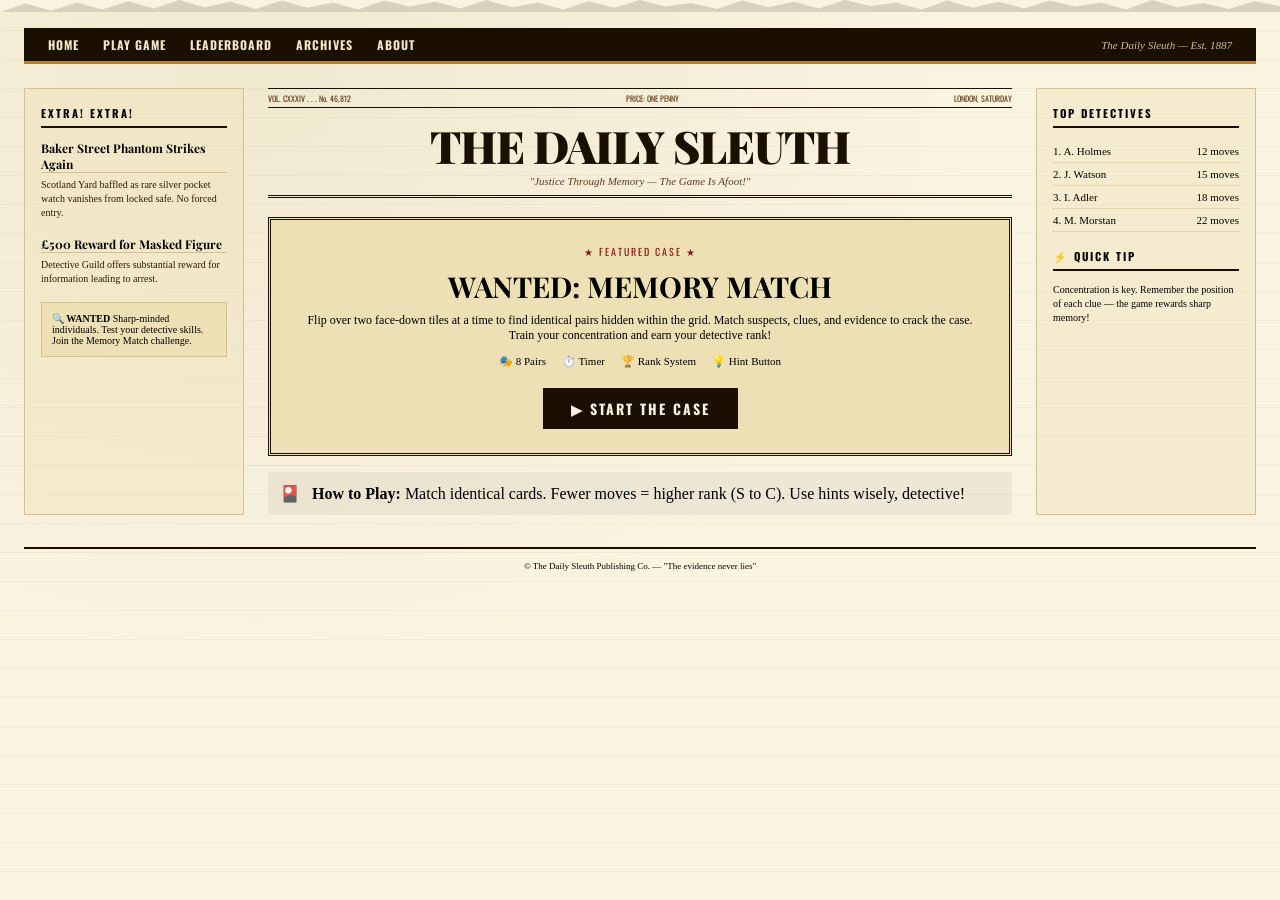
==== index.html @ 103038b7 "updated files" ====
<!DOCTYPE html>
<html lang="en">
<head>
    <meta charset="UTF-8">
    <meta name="viewport" content="width=device-width, initial-scale=1.0, user-scalable=yes">
    <title>Daily Sleuth Portal | Detective Memory Match</title>
    <link rel="preconnect" href="https://fonts.googleapis.com">
    <link href="https://fonts.googleapis.com/css2?family=Playfair+Display:wght@400;700;900&family=IM+Fell+English&family=Oswald:wght@400;500;700&display=swap" rel="stylesheet">
    <link rel="stylesheet" href="css/style.css">
</head>
<body>
    <div class="torn-edge-top"></div>
    
    <div class="portal-container">
        <!-- Navigation -->
        <div class="nav-bar">
            <div class="nav-links">
                <a href="index.html">Home</a>
                <a href="game.html">Play Game</a>
                <a href="#">Leaderboard</a>
                <a href="#">Archives</a>
                <a href="#">About</a>
            </div>
            <div class="nav-date">The Daily Sleuth — Est. 1887</div>
        </div>

        <!-- Main Content -->
        <div class="portal-layout">
            <!-- Left Column - News -->
            <div class="portal-sidebar">
                <div class="sidebar-title">EXTRA! EXTRA!</div>
                <div class="news-item">
                    <div class="news-headline">Baker Street Phantom Strikes Again</div>
                    <div class="news-text">Scotland Yard baffled as rare silver pocket watch vanishes from locked safe. No forced entry.</div>
                </div>
                <div class="news-item">
                    <div class="news-headline">£500 Reward for Masked Figure</div>
                    <div class="news-text">Detective Guild offers substantial reward for information leading to arrest.</div>
                </div>
                <div class="classified-box">
                    <strong>🔍 WANTED</strong>
                    Sharp-minded individuals. Test your detective skills. Join the Memory Match challenge.
                </div>
            </div>

            <!-- Center - Hero & Game Card -->
            <div class="portal-center">
                <div class="masthead">
                    <div class="edition-row">
                        <span>VOL. CXXXIV . . . No. 46,812</span>
                        <span>PRICE: ONE PENNY</span>
                        <span>LONDON, SATURDAY</span>
                    </div>
                    <h1 class="logo">THE DAILY SLEUTH</h1>
                    <p class="strapline">"Justice Through Memory — The Game Is Afoot!"</p>
                </div>

                <div class="game-promo-card">
                    <div class="promo-badge">★ FEATURED CASE ★</div>
                    <h2 class="promo-title">WANTED: MEMORY MATCH</h2>
                    <p class="promo-desc">Flip over two face-down tiles at a time to find identical pairs hidden within the grid. Match suspects, clues, and evidence to crack the case. Train your concentration and earn your detective rank!</p>
                    <div class="feature-list">
                        <span>🎭 8 Pairs</span>
                        <span>⏱️ Timer</span>
                        <span>🏆 Rank System</span>
                        <span>💡 Hint Button</span>
                    </div>
                    <a href="game.html" class="play-btn">▶ START THE CASE</a>
                </div>

                <div class="howto-row">
                    <div class="howto-icon">🎴</div>
                    <div class="howto-text"><strong>How to Play:</strong> Match identical cards. Fewer moves = higher rank (S to C). Use hints wisely, detective!</div>
                </div>
            </div>

            <!-- Right Column - Leaderboard Preview -->
            <div class="portal-sidebar">
                <div class="sidebar-title">TOP DETECTIVES</div>
                <div class="leaderboard-preview">
                    <div class="leader-entry"><span>1. A. Holmes</span><span>12 moves</span></div>
                    <div class="leader-entry"><span>2. J. Watson</span><span>15 moves</span></div>
                    <div class="leader-entry"><span>3. I. Adler</span><span>18 moves</span></div>
                    <div class="leader-entry"><span>4. M. Morstan</span><span>22 moves</span></div>
                </div>
                <div class="sidebar-title mt-2">⚡ QUICK TIP</div>
                <div class="tip-text">Concentration is key. Remember the position of each clue — the game rewards sharp memory!</div>
            </div>
        </div>

        <div class="portal-footer">
            <span>© The Daily Sleuth Publishing Co. — "The evidence never lies"</span>
        </div>
    </div>
</body>
</html>
---- css/style.css ----
/* ============================================
   THE DAILY SLEUTH - VINTAGE DETECTIVE THEME
   External CSS - No inline styles
============================================ */

:root {
    --ink: #1a0f00;
    --ink2: #2d1a00;
    --parchment: #f5e6c8;
    --parchment2: #ede0b5;
    --parchment3: #d4c090;
    --cream: #faf3e0;
    --brown: #5c3d1a;
    --gold: #b8860b;
    --stamp-red: #8b1a1a;
    --card-back: #e8d5a3;
}

* {
    margin: 0;
    padding: 0;
    box-sizing: border-box;
}

body {
    background: var(--cream);
    background-image: radial-gradient(ellipse at 20% 10%, rgba(139,105,20,0.08) 0%, transparent 50%),
                      repeating-linear-gradient(0deg, transparent, transparent 28px, rgba(26,15,0,0.03) 28px, rgba(26,15,0,0.03) 29px);
    font-family: 'IM Fell English', serif;
    min-height: 100vh;
}

/* Torn Edge */
.torn-edge-top {
    width: 100%;
    height: 12px;
    background: var(--cream);
    position: relative;
}
.torn-edge-top::before {
    content: '';
    position: absolute;
    bottom: 0;
    left: 0;
    right: 0;
    height: 12px;
    background: var(--ink);
    clip-path: polygon(0 100%, 2% 30%, 4% 90%, 6% 20%, 8% 80%, 10% 10%, 12% 70%, 14% 0%, 16% 60%, 18% 15%, 20% 75%, 22% 5%, 24% 65%, 26% 20%, 28% 80%, 30% 5%, 32% 55%, 34% 15%, 36% 70%, 38% 0%, 40% 60%, 42% 20%, 44% 80%, 46% 10%, 48% 65%, 50% 0%, 52% 55%, 54% 25%, 56% 75%, 58% 5%, 60% 60%, 62% 15%, 64% 70%, 66% 0%, 68% 50%, 70% 20%, 72% 80%, 74% 5%, 76% 65%, 78% 15%, 80% 70%, 82% 5%, 84% 55%, 86% 20%, 88% 80%, 90% 0%, 92% 60%, 94% 25%, 96% 75%, 98% 10%, 100% 50%, 100% 100%);
    opacity: 0.15;
}

/* Navigation */
.nav-bar {
    background: var(--ink);
    display: flex;
    align-items: center;
    justify-content: space-between;
    padding: 8px 24px;
    border-bottom: 3px solid var(--gold);
    flex-wrap: wrap;
}
.nav-links {
    display: flex;
    gap: 24px;
}
.nav-links a {
    color: var(--parchment);
    font-family: 'Oswald', sans-serif;
    font-size: 12px;
    font-weight: 700;
    letter-spacing: 1px;
    text-transform: uppercase;
    text-decoration: none;
}
.nav-links a:hover { color: var(--gold); }
.nav-date {
    color: var(--parchment3);
    font-size: 11px;
    font-style: italic;
}

/* Portal Layout */
.portal-container {
    max-width: 1280px;
    margin: 0 auto;
    padding: 1rem 1.5rem 2rem;
}
.portal-layout {
    display: grid;
    grid-template-columns: 220px 1fr 220px;
    gap: 1.5rem;
    margin: 1.5rem 0;
}
.portal-sidebar {
    background: rgba(237, 224, 181, 0.4);
    padding: 1rem;
    border: 1px solid var(--parchment3);
}
.sidebar-title {
    font-family: 'Oswald', sans-serif;
    font-size: 11px;
    font-weight: 700;
    letter-spacing: 2px;
    text-transform: uppercase;
    border-bottom: 2px solid var(--ink);
    padding-bottom: 5px;
    margin-bottom: 12px;
}
.news-item {
    margin-bottom: 16px;
}
.news-headline {
    font-family: 'Playfair Display', serif;
    font-size: 12px;
    font-weight: 700;
    border-bottom: 0.5px solid var(--parchment3);
    margin-bottom: 5px;
}
.news-text {
    font-size: 10px;
    color: var(--ink2);
    line-height: 1.4;
}
.classified-box {
    background: var(--parchment2);
    border: 1px solid var(--parchment3);
    padding: 10px;
    font-size: 10px;
    margin-top: 12px;
}
.leaderboard-preview .leader-entry {
    display: flex;
    justify-content: space-between;
    font-size: 11px;
    padding: 5px 0;
    border-bottom: 0.5px dotted var(--parchment3);
}
.mt-2 { margin-top: 16px; }
.tip-text { font-size: 10px; line-height: 1.4; }

/* Masthead Portal */
.masthead {
    text-align: center;
    border-bottom: 3px double var(--ink);
    margin-bottom: 1.2rem;
    padding-bottom: 0.5rem;
}
.edition-row {
    display: flex;
    justify-content: space-between;
    font-size: 8px;
    font-family: 'Oswald', sans-serif;
    color: var(--brown);
    border-top: 1px solid var(--ink);
    border-bottom: 1px solid var(--ink);
    padding: 3px 0;
    margin-bottom: 8px;
}
.logo {
    font-family: 'Playfair Display', serif;
    font-size: 2.8rem;
    font-weight: 900;
    color: var(--ink);
    letter-spacing: -1px;
}
.strapline {
    font-style: italic;
    font-size: 11px;
    color: var(--brown);
}
.game-promo-card {
    background: var(--parchment2);
    border: 3px double var(--ink);
    padding: 1.5rem;
    text-align: center;
    margin: 1rem 0;
}
.promo-badge {
    font-family: 'Oswald', sans-serif;
    font-size: 10px;
    color: var(--stamp-red);
    letter-spacing: 2px;
}
.promo-title {
    font-family: 'Playfair Display', serif;
    font-size: 1.8rem;
    margin: 8px 0;
}
.promo-desc {
    font-size: 12px;
    margin-bottom: 12px;
}
.feature-list {
    display: flex;
    justify-content: center;
    gap: 16px;
    font-size: 11px;
    margin: 12px 0;
}
.play-btn {
    display: inline-block;
    background: var(--ink);
    color: var(--cream);
    font-family: 'Oswald', sans-serif;
    font-size: 14px;
    font-weight: 700;
    letter-spacing: 2px;
    text-transform: uppercase;
    padding: 10px 28px;
    text-decoration: none;
    border: none;
    cursor: pointer;
    margin-top: 8px;
}
.play-btn:hover {
    background: var(--brown);
    transform: translateY(-2px);
}
.howto-row {
    display: flex;
    align-items: center;
    gap: 12px;
    background: rgba(26,15,0,0.05);
    padding: 12px;
    margin-top: 16px;
}
.portal-footer {
    text-align: center;
    border-top: 2px solid var(--ink);
    padding: 12px;
    font-size: 9px;
    margin-top: 2rem;
}

/* ========== GAME PAGE STYLES ========== */
.game-container {
    max-width: 1200px;
    margin: 0 auto;
    padding: 0.5rem 1rem 1rem;
}
.game-layout {
    display: grid;
    grid-template-columns: 180px 1fr 180px;
    gap: 1rem;
    margin: 1rem 0;
}
.game-sidebar {
    background: rgba(237, 224, 181, 0.5);
    padding: 12px;
    border: 1px solid var(--parchment3);
}
.case-note {
    font-size: 10px;
    line-height: 1.4;
    margin-bottom: 12px;
}
.classified-mini {
    background: var(--parchment2);
    border-left: 3px solid var(--stamp-red);
    padding: 8px;
    font-size: 9px;
}
.rank-info div {
    font-size: 10px;
    padding: 4px 0;
}
.tip-mini {
    font-size: 9px;
    background: var(--parchment);
    padding: 8px;
    border-radius: 2px;
}
.game-main {
    background: var(--cream);
    border: 1px solid var(--parchment3);
}
.game-header {
    text-align: center;
    padding: 10px;
    border-bottom: 2px solid var(--ink);
}
.game-title {
    font-family: 'Playfair Display', serif;
    font-size: 1.5rem;
    font-weight: 900;
}
.game-sub {
    font-size: 10px;
    font-style: italic;
}
.score-panel {
    display: flex;
    justify-content: space-around;
    padding: 8px;
    background: var(--parchment2);
    border-bottom: 1px solid var(--parchment3);
}
.score-item {
    text-align: center;
}
.score-label {
    font-family: 'Oswald', sans-serif;
    font-size: 9px;
    font-weight: 700;
    letter-spacing: 1px;
    display: block;
}
.score-value {
    font-family: 'Playfair Display', serif;
    font-size: 18px;
    font-weight: 700;
}
.score-divider {
    width: 1px;
    background: var(--parchment3);
}
.game-buttons {
    display: flex;
    justify-content: center;
    gap: 8px;
    padding: 10px;
    flex-wrap: wrap;
}
.game-btn {
    background: var(--ink);
    color: var(--cream);
    border: 2px solid var(--ink);
    font-family: 'Oswald', sans-serif;
    font-size: 9px;
    font-weight: 700;
    letter-spacing: 1px;
    padding: 6px 12px;
    cursor: pointer;
}
.game-btn.outline {
    background: transparent;
    color: var(--ink);
}
.game-btn:hover {
    background: var(--brown);
    transform: translateY(-1px);
}
.game-grid {
    display: grid;
    grid-template-columns: repeat(4, 1fr);
    gap: 10px;
    padding: 16px;
}
.memory-card {
    aspect-ratio: 3 / 4;
    position: relative;
    cursor: pointer;
    transform-style: preserve-3d;
    transition: transform 0.4s cubic-bezier(0.4, 0, 0.2, 1);
}
.memory-card.flipped, .memory-card.matched {
    transform: rotateY(180deg);
}
.card-face {
    position: absolute;
    inset: 0;
    backface-visibility: hidden;
    border-radius: 4px;
}
.card-back {
    background: var(--card-back);
    border: 2px solid var(--ink);
    display: flex;
    align-items: center;
    justify-content: center;
}
.card-back::after {
    content: "?";
    font-family: 'Playfair Display', serif;
    font-size: 32px;
    font-weight: 900;
    color: var(--brown);
    opacity: 0.6;
}
.card-front {
    transform: rotateY(180deg);
    background: var(--cream);
    border: 2px solid var(--ink);
    display: flex;
    flex-direction: column;
    align-items: center;
    justify-content: center;
    padding: 8px;
}
.card-emoji {
    font-size: 32px;
}
.card-label {
    font-size: 9px;
    text-align: center;
    margin-top: 6px;
}
.game-footer {
    text-align: center;
    padding: 10px;
    border-top: 1px solid var(--parchment3);
    font-size: 8px;
    margin-top: 8px;
}
.modal-overlay {
    display: none;
    position: fixed;
    inset: 0;
    background: rgba(26,15,0,0.85);
    align-items: center;
    justify-content: center;
    z-index: 100;
}
.modal-overlay.visible { display: flex; }
.modal-paper {
    background: var(--cream);
    border: 4px double var(--ink);
    padding: 24px;
    text-align: center;
    max-width: 320px;
    width: 90%;
}
.modal-stamp {
    font-family: 'Oswald', sans-serif;
    color: var(--stamp-red);
    border: 2px solid var(--stamp-red);
    display: inline-block;
    padding: 4px 12px;
    font-size: 10px;
    margin-bottom: 12px;
}
.modal-headline {
    font-family: 'Playfair Display', serif;
    font-size: 28px;
    font-weight: 900;
}
.modal-stats {
    display: flex;
    justify-content: center;
    gap: 24px;
    margin: 16px 0;
    padding: 12px;
    border-top: 1px solid var(--parchment3);
    border-bottom: 1px solid var(--parchment3);
}
.modal-label {
    font-family: 'Oswald', sans-serif;
    font-size: 8px;
    display: block;
}
.modal-number {
    font-family: 'Playfair Display', serif;
    font-size: 24px;
    font-weight: 700;
}
.modal-buttons {
    display: flex;
    gap: 12px;
    justify-content: center;
    margin-top: 12px;
}
@media (max-width: 800px) {
    .portal-layout, .game-layout { grid-template-columns: 1fr; }
    .game-grid { grid-template-columns: repeat(2, 1fr); }
    .logo { font-size: 2rem; }
}
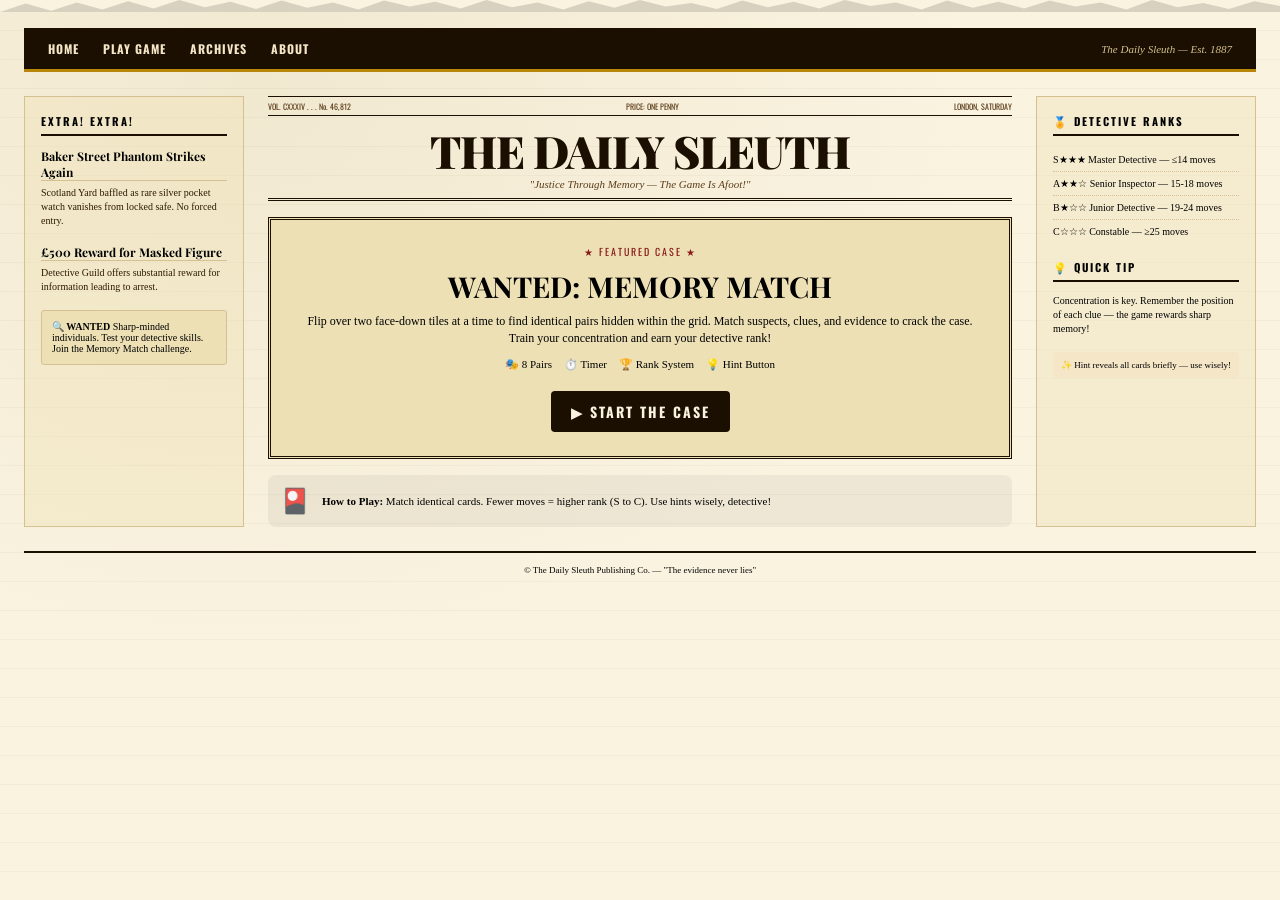
==== commit dc858339: "updated all files" ====
--- a/index.html
+++ b/index.html
@@ -4,6 +4,7 @@
     <meta charset="UTF-8">
     <meta name="viewport" content="width=device-width, initial-scale=1.0, user-scalable=yes">
     <title>Daily Sleuth Portal | Detective Memory Match</title>
+    <meta name="description" content="Test your detective skills with Memory Match - find matching pairs of clues and suspects in this vintage newspaper-themed game.">
     <link rel="preconnect" href="https://fonts.googleapis.com">
     <link href="https://fonts.googleapis.com/css2?family=Playfair+Display:wght@400;700;900&family=IM+Fell+English&family=Oswald:wght@400;500;700&display=swap" rel="stylesheet">
     <link rel="stylesheet" href="css/style.css">
@@ -17,7 +18,6 @@
             <div class="nav-links">
                 <a href="index.html">Home</a>
                 <a href="game.html">Play Game</a>
-                <a href="#">Leaderboard</a>
                 <a href="#">Archives</a>
                 <a href="#">About</a>
             </div>
@@ -74,17 +74,18 @@
                 </div>
             </div>
 
-            <!-- Right Column - Leaderboard Preview -->
+            <!-- Right Column - Rank System -->
             <div class="portal-sidebar">
-                <div class="sidebar-title">TOP DETECTIVES</div>
-                <div class="leaderboard-preview">
-                    <div class="leader-entry"><span>1. A. Holmes</span><span>12 moves</span></div>
-                    <div class="leader-entry"><span>2. J. Watson</span><span>15 moves</span></div>
-                    <div class="leader-entry"><span>3. I. Adler</span><span>18 moves</span></div>
-                    <div class="leader-entry"><span>4. M. Morstan</span><span>22 moves</span></div>
+                <div class="sidebar-title">🏅 DETECTIVE RANKS</div>
+                <div class="rank-info">
+                    <div>S★★★ Master Detective — ≤14 moves</div>
+                    <div>A★★☆ Senior Inspector — 15-18 moves</div>
+                    <div>B★☆☆ Junior Detective — 19-24 moves</div>
+                    <div>C☆☆☆ Constable — ≥25 moves</div>
                 </div>
-                <div class="sidebar-title mt-2">⚡ QUICK TIP</div>
+                <div class="sidebar-title mt-2">💡 QUICK TIP</div>
                 <div class="tip-text">Concentration is key. Remember the position of each clue — the game rewards sharp memory!</div>
+                <div class="tip-mini mt-2">✨ Hint reveals all cards briefly — use wisely!</div>
             </div>
         </div>
 
--- a/css/style.css
+++ b/css/style.css
@@ -1,6 +1,6 @@
 /* ============================================
    THE DAILY SLEUTH - VINTAGE DETECTIVE THEME
-   External CSS - No inline styles
+   Fully Responsive - Mobile First Design
 ============================================ */
 
 :root {
@@ -30,10 +30,10 @@
     min-height: 100vh;
 }
 
-/* Torn Edge */
+/* Torn Edge - Responsive */
 .torn-edge-top {
     width: 100%;
-    height: 12px;
+    height: clamp(8px, 2vw, 12px);
     background: var(--cream);
     position: relative;
 }
@@ -43,62 +43,107 @@
     bottom: 0;
     left: 0;
     right: 0;
-    height: 12px;
+    height: clamp(8px, 2vw, 12px);
     background: var(--ink);
     clip-path: polygon(0 100%, 2% 30%, 4% 90%, 6% 20%, 8% 80%, 10% 10%, 12% 70%, 14% 0%, 16% 60%, 18% 15%, 20% 75%, 22% 5%, 24% 65%, 26% 20%, 28% 80%, 30% 5%, 32% 55%, 34% 15%, 36% 70%, 38% 0%, 40% 60%, 42% 20%, 44% 80%, 46% 10%, 48% 65%, 50% 0%, 52% 55%, 54% 25%, 56% 75%, 58% 5%, 60% 60%, 62% 15%, 64% 70%, 66% 0%, 68% 50%, 70% 20%, 72% 80%, 74% 5%, 76% 65%, 78% 15%, 80% 70%, 82% 5%, 84% 55%, 86% 20%, 88% 80%, 90% 0%, 92% 60%, 94% 25%, 96% 75%, 98% 10%, 100% 50%, 100% 100%);
     opacity: 0.15;
 }
 
-/* Navigation */
+/* Navigation - Mobile First */
 .nav-bar {
     background: var(--ink);
     display: flex;
+    flex-direction: column;
     align-items: center;
-    justify-content: space-between;
-    padding: 8px 24px;
+    justify-content: center;
+    padding: 12px 16px;
     border-bottom: 3px solid var(--gold);
+    gap: 10px;
+}
+.nav-links {
+    display: flex;
     flex-wrap: wrap;
-}
-.nav-links {
-    display: flex;
-    gap: 24px;
+    justify-content: center;
+    gap: 16px;
 }
 .nav-links a {
     color: var(--parchment);
     font-family: 'Oswald', sans-serif;
-    font-size: 12px;
+    font-size: clamp(10px, 3vw, 12px);
     font-weight: 700;
     letter-spacing: 1px;
     text-transform: uppercase;
     text-decoration: none;
+    padding: 4px 0;
+    transition: color 0.2s;
 }
 .nav-links a:hover { color: var(--gold); }
 .nav-date {
     color: var(--parchment3);
-    font-size: 11px;
+    font-size: clamp(9px, 2.5vw, 11px);
     font-style: italic;
-}
-
-/* Portal Layout */
+    text-align: center;
+}
+
+/* Desktop Navigation */
+@media (min-width: 768px) {
+    .nav-bar {
+        flex-direction: row;
+        justify-content: space-between;
+        padding: 8px 24px;
+    }
+    .nav-links {
+        gap: 24px;
+    }
+}
+
+/* Portal Container */
 .portal-container {
     max-width: 1280px;
     margin: 0 auto;
-    padding: 1rem 1.5rem 2rem;
-}
+    padding: 1rem;
+}
+
+@media (min-width: 768px) {
+    .portal-container {
+        padding: 1rem 1.5rem 2rem;
+    }
+}
+
+/* Portal Layout - Mobile First */
 .portal-layout {
-    display: grid;
-    grid-template-columns: 220px 1fr 220px;
+    display: flex;
+    flex-direction: column;
     gap: 1.5rem;
-    margin: 1.5rem 0;
-}
+    margin: 1rem 0;
+}
+
+@media (min-width: 768px) {
+    .portal-layout {
+        display: grid;
+        grid-template-columns: 220px 1fr 220px;
+        gap: 1.5rem;
+        margin: 1.5rem 0;
+    }
+}
+
+/* Sidebars */
 .portal-sidebar {
     background: rgba(237, 224, 181, 0.4);
     padding: 1rem;
     border: 1px solid var(--parchment3);
-}
+    border-radius: 4px;
+}
+
+@media (min-width: 768px) {
+    .portal-sidebar {
+        border-radius: 0;
+    }
+}
+
 .sidebar-title {
     font-family: 'Oswald', sans-serif;
-    font-size: 11px;
+    font-size: clamp(10px, 3vw, 11px);
     font-weight: 700;
     letter-spacing: 2px;
     text-transform: uppercase;
@@ -106,18 +151,19 @@
     padding-bottom: 5px;
     margin-bottom: 12px;
 }
+
 .news-item {
     margin-bottom: 16px;
 }
 .news-headline {
     font-family: 'Playfair Display', serif;
-    font-size: 12px;
+    font-size: clamp(11px, 3vw, 12px);
     font-weight: 700;
     border-bottom: 0.5px solid var(--parchment3);
     margin-bottom: 5px;
 }
 .news-text {
-    font-size: 10px;
+    font-size: clamp(9px, 2.5vw, 10px);
     color: var(--ink2);
     line-height: 1.4;
 }
@@ -125,76 +171,101 @@
     background: var(--parchment2);
     border: 1px solid var(--parchment3);
     padding: 10px;
-    font-size: 10px;
+    font-size: clamp(9px, 2.5vw, 10px);
     margin-top: 12px;
-}
-.leaderboard-preview .leader-entry {
-    display: flex;
+    border-radius: 3px;
+}
+.rank-info div {
+    font-size: clamp(9px, 2.5vw, 10px);
+    padding: 6px 0;
+    border-bottom: 0.5px dotted var(--parchment3);
+}
+.rank-info div:last-child {
+    border-bottom: none;
+}
+.tip-text {
+    font-size: clamp(9px, 2.5vw, 10px);
+    line-height: 1.4;
+}
+.tip-mini {
+    font-size: clamp(8px, 2vw, 9px);
+    background: var(--parchment);
+    padding: 8px;
+    border-radius: 4px;
+}
+.mt-2 { margin-top: 16px; }
+
+/* Masthead */
+.masthead {
+    text-align: center;
+    border-bottom: 3px double var(--ink);
+    margin-bottom: 1rem;
+    padding-bottom: 0.5rem;
+}
+.edition-row {
+    display: flex;
+    flex-wrap: wrap;
     justify-content: space-between;
-    font-size: 11px;
-    padding: 5px 0;
-    border-bottom: 0.5px dotted var(--parchment3);
-}
-.mt-2 { margin-top: 16px; }
-.tip-text { font-size: 10px; line-height: 1.4; }
-
-/* Masthead Portal */
-.masthead {
-    text-align: center;
-    border-bottom: 3px double var(--ink);
-    margin-bottom: 1.2rem;
-    padding-bottom: 0.5rem;
-}
-.edition-row {
-    display: flex;
-    justify-content: space-between;
-    font-size: 8px;
+    font-size: clamp(6px, 2vw, 8px);
     font-family: 'Oswald', sans-serif;
     color: var(--brown);
     border-top: 1px solid var(--ink);
     border-bottom: 1px solid var(--ink);
     padding: 3px 0;
     margin-bottom: 8px;
+    gap: 5px;
 }
 .logo {
     font-family: 'Playfair Display', serif;
-    font-size: 2.8rem;
+    font-size: clamp(1.5rem, 8vw, 2.8rem);
     font-weight: 900;
     color: var(--ink);
     letter-spacing: -1px;
+    line-height: 1.2;
 }
 .strapline {
     font-style: italic;
-    font-size: 11px;
+    font-size: clamp(9px, 2.5vw, 11px);
     color: var(--brown);
 }
+
+/* Promo Card */
 .game-promo-card {
     background: var(--parchment2);
     border: 3px double var(--ink);
-    padding: 1.5rem;
+    padding: 1.2rem;
     text-align: center;
     margin: 1rem 0;
+    border-radius: 8px;
+}
+@media (min-width: 768px) {
+    .game-promo-card {
+        padding: 1.5rem;
+        border-radius: 0;
+    }
 }
 .promo-badge {
     font-family: 'Oswald', sans-serif;
-    font-size: 10px;
+    font-size: clamp(9px, 2.5vw, 10px);
     color: var(--stamp-red);
     letter-spacing: 2px;
 }
 .promo-title {
     font-family: 'Playfair Display', serif;
-    font-size: 1.8rem;
+    font-size: clamp(1.3rem, 6vw, 1.8rem);
     margin: 8px 0;
 }
 .promo-desc {
-    font-size: 12px;
+    font-size: clamp(11px, 3vw, 12px);
     margin-bottom: 12px;
+    line-height: 1.4;
 }
 .feature-list {
     display: flex;
-    justify-content: center;
-    gap: 16px;
-    font-size: 11px;
+    flex-wrap: wrap;
+    justify-content: center;
+    gap: 12px;
+    font-size: clamp(10px, 2.5vw, 11px);
     margin: 12px 0;
 }
 .play-btn {
@@ -202,15 +273,17 @@
     background: var(--ink);
     color: var(--cream);
     font-family: 'Oswald', sans-serif;
-    font-size: 14px;
+    font-size: clamp(12px, 4vw, 14px);
     font-weight: 700;
     letter-spacing: 2px;
     text-transform: uppercase;
-    padding: 10px 28px;
+    padding: 10px 20px;
     text-decoration: none;
-    border: none;
     cursor: pointer;
     margin-top: 8px;
+    transition: all 0.2s;
+    border: none;
+    border-radius: 4px;
 }
 .play-btn:hover {
     background: var(--brown);
@@ -223,34 +296,63 @@
     background: rgba(26,15,0,0.05);
     padding: 12px;
     margin-top: 16px;
+    border-radius: 8px;
+}
+.howto-icon {
+    font-size: 24px;
+}
+.howto-text {
+    font-size: clamp(10px, 2.5vw, 11px);
+    line-height: 1.4;
 }
 .portal-footer {
     text-align: center;
     border-top: 2px solid var(--ink);
     padding: 12px;
-    font-size: 9px;
-    margin-top: 2rem;
-}
-
-/* ========== GAME PAGE STYLES ========== */
+    font-size: clamp(8px, 2vw, 9px);
+    margin-top: 1.5rem;
+}
+
+/* ========== GAME PAGE STYLES - FULLY RESPONSIVE ========== */
 .game-container {
     max-width: 1200px;
     margin: 0 auto;
-    padding: 0.5rem 1rem 1rem;
-}
+    padding: 0.5rem;
+}
+@media (min-width: 768px) {
+    .game-container {
+        padding: 0.5rem 1rem 1rem;
+    }
+}
+
 .game-layout {
-    display: grid;
-    grid-template-columns: 180px 1fr 180px;
+    display: flex;
+    flex-direction: column;
     gap: 1rem;
     margin: 1rem 0;
 }
+@media (min-width: 768px) {
+    .game-layout {
+        display: grid;
+        grid-template-columns: 180px 1fr 180px;
+        gap: 1rem;
+    }
+}
+
 .game-sidebar {
     background: rgba(237, 224, 181, 0.5);
     padding: 12px;
     border: 1px solid var(--parchment3);
-}
+    border-radius: 6px;
+}
+@media (min-width: 768px) {
+    .game-sidebar {
+        border-radius: 0;
+    }
+}
+
 .case-note {
-    font-size: 10px;
+    font-size: clamp(9px, 2.5vw, 10px);
     line-height: 1.4;
     margin-bottom: 12px;
 }
@@ -258,22 +360,22 @@
     background: var(--parchment2);
     border-left: 3px solid var(--stamp-red);
     padding: 8px;
-    font-size: 9px;
-}
-.rank-info div {
-    font-size: 10px;
-    padding: 4px 0;
-}
-.tip-mini {
-    font-size: 9px;
-    background: var(--parchment);
-    padding: 8px;
-    border-radius: 2px;
-}
+    font-size: clamp(8px, 2vw, 9px);
+    border-radius: 3px;
+}
+
 .game-main {
     background: var(--cream);
     border: 1px solid var(--parchment3);
-}
+    border-radius: 8px;
+    overflow: hidden;
+}
+@media (min-width: 768px) {
+    .game-main {
+        border-radius: 0;
+    }
+}
+
 .game-header {
     text-align: center;
     padding: 10px;
@@ -281,39 +383,45 @@
 }
 .game-title {
     font-family: 'Playfair Display', serif;
-    font-size: 1.5rem;
+    font-size: clamp(1.1rem, 5vw, 1.5rem);
     font-weight: 900;
 }
 .game-sub {
-    font-size: 10px;
+    font-size: clamp(8px, 2.5vw, 10px);
     font-style: italic;
 }
+
+/* Score Panel - Responsive */
 .score-panel {
     display: flex;
     justify-content: space-around;
     padding: 8px;
     background: var(--parchment2);
     border-bottom: 1px solid var(--parchment3);
+    flex-wrap: wrap;
 }
 .score-item {
     text-align: center;
+    flex: 1;
+    min-width: 70px;
 }
 .score-label {
     font-family: 'Oswald', sans-serif;
-    font-size: 9px;
+    font-size: clamp(7px, 2vw, 9px);
     font-weight: 700;
     letter-spacing: 1px;
     display: block;
 }
 .score-value {
     font-family: 'Playfair Display', serif;
-    font-size: 18px;
+    font-size: clamp(14px, 5vw, 18px);
     font-weight: 700;
 }
 .score-divider {
     width: 1px;
     background: var(--parchment3);
 }
+
 .game-buttons {
     display: flex;
     justify-content: center;
@@ -326,11 +434,13 @@
     color: var(--cream);
     border: 2px solid var(--ink);
     font-family: 'Oswald', sans-serif;
-    font-size: 9px;
+    font-size: clamp(8px, 2.5vw, 9px);
     font-weight: 700;
     letter-spacing: 1px;
     padding: 6px 12px;
     cursor: pointer;
+    transition: all 0.2s;
+    border-radius: 4px;
 }
 .game-btn.outline {
     background: transparent;
@@ -340,12 +450,30 @@
     background: var(--brown);
     transform: translateY(-1px);
 }
+.game-btn:active {
+    transform: translateY(1px);
+}
+
+/* Game Grid - Responsive Card Grid */
 .game-grid {
     display: grid;
     grid-template-columns: repeat(4, 1fr);
-    gap: 10px;
-    padding: 16px;
-}
+    gap: 8px;
+    padding: 12px;
+}
+@media (max-width: 480px) {
+    .game-grid {
+        gap: 6px;
+        padding: 8px;
+    }
+}
+@media (max-width: 380px) {
+    .game-grid {
+        gap: 4px;
+        padding: 6px;
+    }
+}
+
 .memory-card {
     aspect-ratio: 3 / 4;
     position: relative;
@@ -360,7 +488,7 @@
     position: absolute;
     inset: 0;
     backface-visibility: hidden;
-    border-radius: 4px;
+    border-radius: 6px;
 }
 .card-back {
     background: var(--card-back);
@@ -368,11 +496,12 @@
     display: flex;
     align-items: center;
     justify-content: center;
+    background-image: repeating-linear-gradient(45deg, rgba(26,15,0,0.03) 0px, rgba(26,15,0,0.03) 2px, transparent 2px, transparent 8px);
 }
 .card-back::after {
     content: "?";
     font-family: 'Playfair Display', serif;
-    font-size: 32px;
+    font-size: clamp(20px, 8vw, 32px);
     font-weight: 900;
     color: var(--brown);
     opacity: 0.6;
@@ -385,40 +514,56 @@
     flex-direction: column;
     align-items: center;
     justify-content: center;
-    padding: 8px;
+    padding: 6px;
 }
 .card-emoji {
-    font-size: 32px;
+    font-size: clamp(20px, 8vw, 32px);
 }
 .card-label {
-    font-size: 9px;
+    font-size: clamp(7px, 2vw, 9px);
     text-align: center;
     margin-top: 6px;
+    font-weight: 600;
 }
 .game-footer {
     text-align: center;
     padding: 10px;
     border-top: 1px solid var(--parchment3);
-    font-size: 8px;
+    font-size: clamp(7px, 2vw, 8px);
     margin-top: 8px;
 }
+
+/* Modal - Fully Responsive */
 .modal-overlay {
     display: none;
     position: fixed;
     inset: 0;
-    background: rgba(26,15,0,0.85);
+    background: rgba(26,15,0,0.9);
     align-items: center;
     justify-content: center;
-    z-index: 100;
+    z-index: 1000;
+    padding: 16px;
 }
 .modal-overlay.visible { display: flex; }
 .modal-paper {
     background: var(--cream);
     border: 4px double var(--ink);
-    padding: 24px;
-    text-align: center;
-    max-width: 320px;
-    width: 90%;
+    padding: 20px;
+    text-align: center;
+    max-width: 90%;
+    width: 320px;
+    animation: modalPop 0.3s ease;
+    border-radius: 12px;
+}
+@media (min-width: 480px) {
+    .modal-paper {
+        padding: 24px;
+        width: 360px;
+    }
+}
+@keyframes modalPop {
+    from { transform: scale(0.8) rotate(-2deg); opacity: 0; }
+    to { transform: scale(1) rotate(0deg); opacity: 1; }
 }
 .modal-stamp {
     font-family: 'Oswald', sans-serif;
@@ -426,31 +571,32 @@
     border: 2px solid var(--stamp-red);
     display: inline-block;
     padding: 4px 12px;
-    font-size: 10px;
+    font-size: clamp(9px, 2.5vw, 10px);
     margin-bottom: 12px;
 }
 .modal-headline {
     font-family: 'Playfair Display', serif;
-    font-size: 28px;
+    font-size: clamp(22px, 6vw, 28px);
     font-weight: 900;
 }
 .modal-stats {
     display: flex;
     justify-content: center;
-    gap: 24px;
+    gap: 20px;
     margin: 16px 0;
     padding: 12px;
     border-top: 1px solid var(--parchment3);
     border-bottom: 1px solid var(--parchment3);
+    flex-wrap: wrap;
 }
 .modal-label {
     font-family: 'Oswald', sans-serif;
-    font-size: 8px;
+    font-size: clamp(7px, 2vw, 8px);
     display: block;
 }
 .modal-number {
     font-family: 'Playfair Display', serif;
-    font-size: 24px;
+    font-size: clamp(18px, 5vw, 24px);
     font-weight: 700;
 }
 .modal-buttons {
@@ -458,9 +604,50 @@
     gap: 12px;
     justify-content: center;
     margin-top: 12px;
-}
-@media (max-width: 800px) {
-    .portal-layout, .game-layout { grid-template-columns: 1fr; }
-    .game-grid { grid-template-columns: repeat(2, 1fr); }
-    .logo { font-size: 2rem; }
+    flex-wrap: wrap;
+}
+
+/* Error Toast Notification */
+.error-toast {
+    position: fixed;
+    bottom: 20px;
+    left: 50%;
+    transform: translateX(-50%) translateY(100px);
+    background: var(--stamp-red);
+    color: var(--cream);
+    padding: 10px 20px;
+    border-radius: 8px;
+    font-family: 'Oswald', sans-serif;
+    font-size: 12px;
+    z-index: 2000;
+    transition: transform 0.3s ease;
+    box-shadow: 0 4px 12px rgba(0,0,0,0.3);
+    white-space: nowrap;
+}
+.error-toast.show {
+    transform: translateX(-50%) translateY(0);
+}
+@media (max-width: 480px) {
+    .error-toast {
+        white-space: normal;
+        text-align: center;
+        max-width: 90%;
+        font-size: 10px;
+        padding: 8px 16px;
+    }
+}
+
+/* Touch Device Optimizations */
+@media (hover: none) and (pointer: coarse) {
+    .game-btn, .memory-card, .play-btn {
+        cursor: pointer;
+        -webkit-tap-highlight-color: transparent;
+    }
+    .game-btn:active {
+        background: var(--brown);
+        transform: scale(0.97);
+    }
+    .memory-card:active {
+        transform: scale(0.98);
+    }
 }
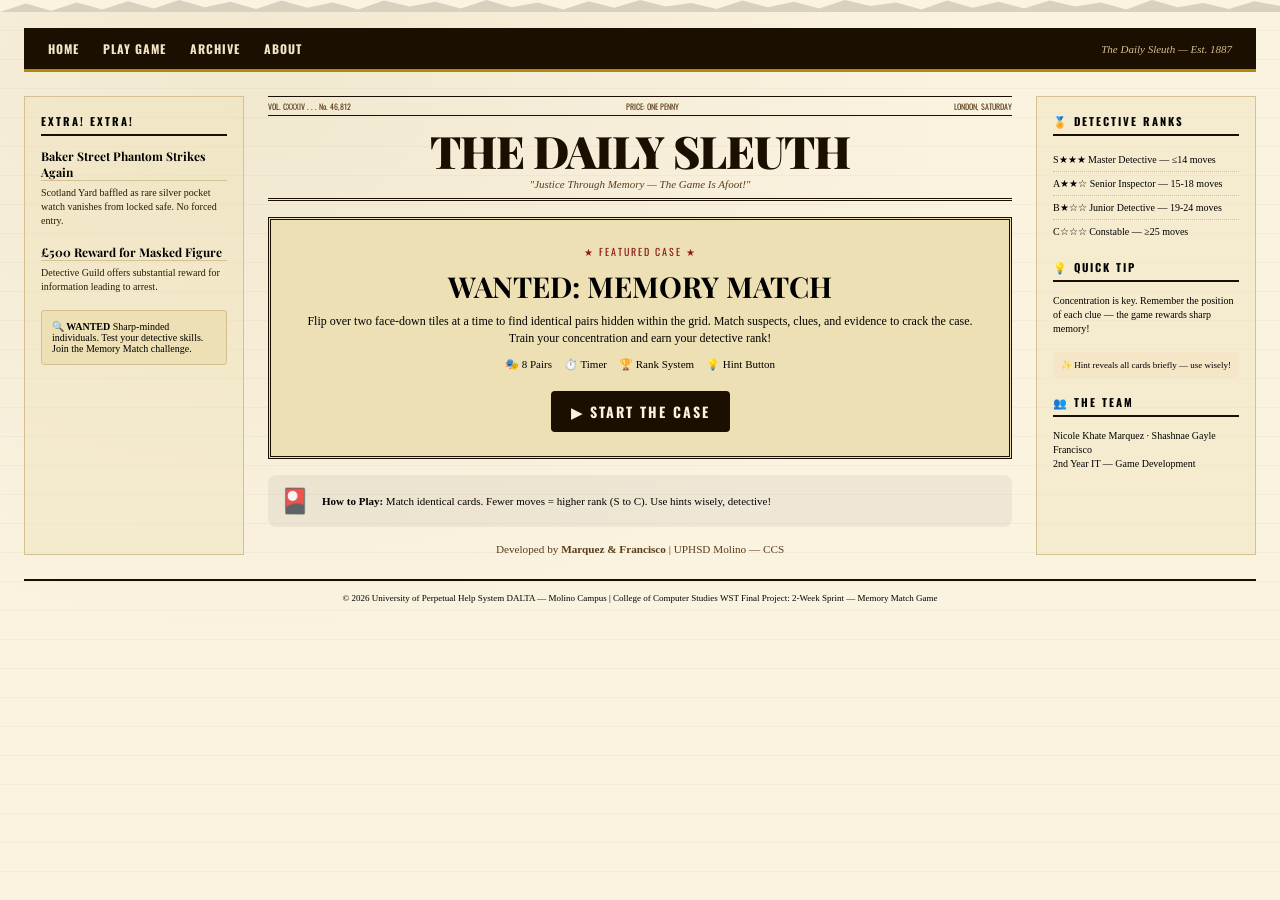
==== commit 5264e547: "updated all files" ====
--- a/index.html
+++ b/index.html
@@ -18,8 +18,8 @@
             <div class="nav-links">
                 <a href="index.html">Home</a>
                 <a href="game.html">Play Game</a>
-                <a href="#">Archives</a>
-                <a href="#">About</a>
+                <a href="archive.html">Archive</a>
+                <a href="about.html">About</a>
             </div>
             <div class="nav-date">The Daily Sleuth — Est. 1887</div>
         </div>
@@ -72,6 +72,11 @@
                     <div class="howto-icon">🎴</div>
                     <div class="howto-text"><strong>How to Play:</strong> Match identical cards. Fewer moves = higher rank (S to C). Use hints wisely, detective!</div>
                 </div>
+                
+                <!-- Developer Credit -->
+                <div class="dev-credit" style="text-align: center; margin-top: 1rem; font-size: 0.7rem; color: var(--brown);">
+                    Developed by <strong>Marquez & Francisco</strong> | UPHSD Molino — CCS
+                </div>
             </div>
 
             <!-- Right Column - Rank System -->
@@ -86,11 +91,14 @@
                 <div class="sidebar-title mt-2">💡 QUICK TIP</div>
                 <div class="tip-text">Concentration is key. Remember the position of each clue — the game rewards sharp memory!</div>
                 <div class="tip-mini mt-2">✨ Hint reveals all cards briefly — use wisely!</div>
+                <div class="sidebar-title mt-2">👥 THE TEAM</div>
+                <div class="tip-text">Nicole Khate Marquez · Shashnae Gayle Francisco<br>2nd Year IT — Game Development</div>
             </div>
         </div>
 
         <div class="portal-footer">
-            <span>© The Daily Sleuth Publishing Co. — "The evidence never lies"</span>
+            <span>© 2026 University of Perpetual Help System DALTA — Molino Campus | College of Computer Studies</span>
+            <span>WST Final Project: 2-Week Sprint — Memory Match Game</span>
         </div>
     </div>
 </body>
